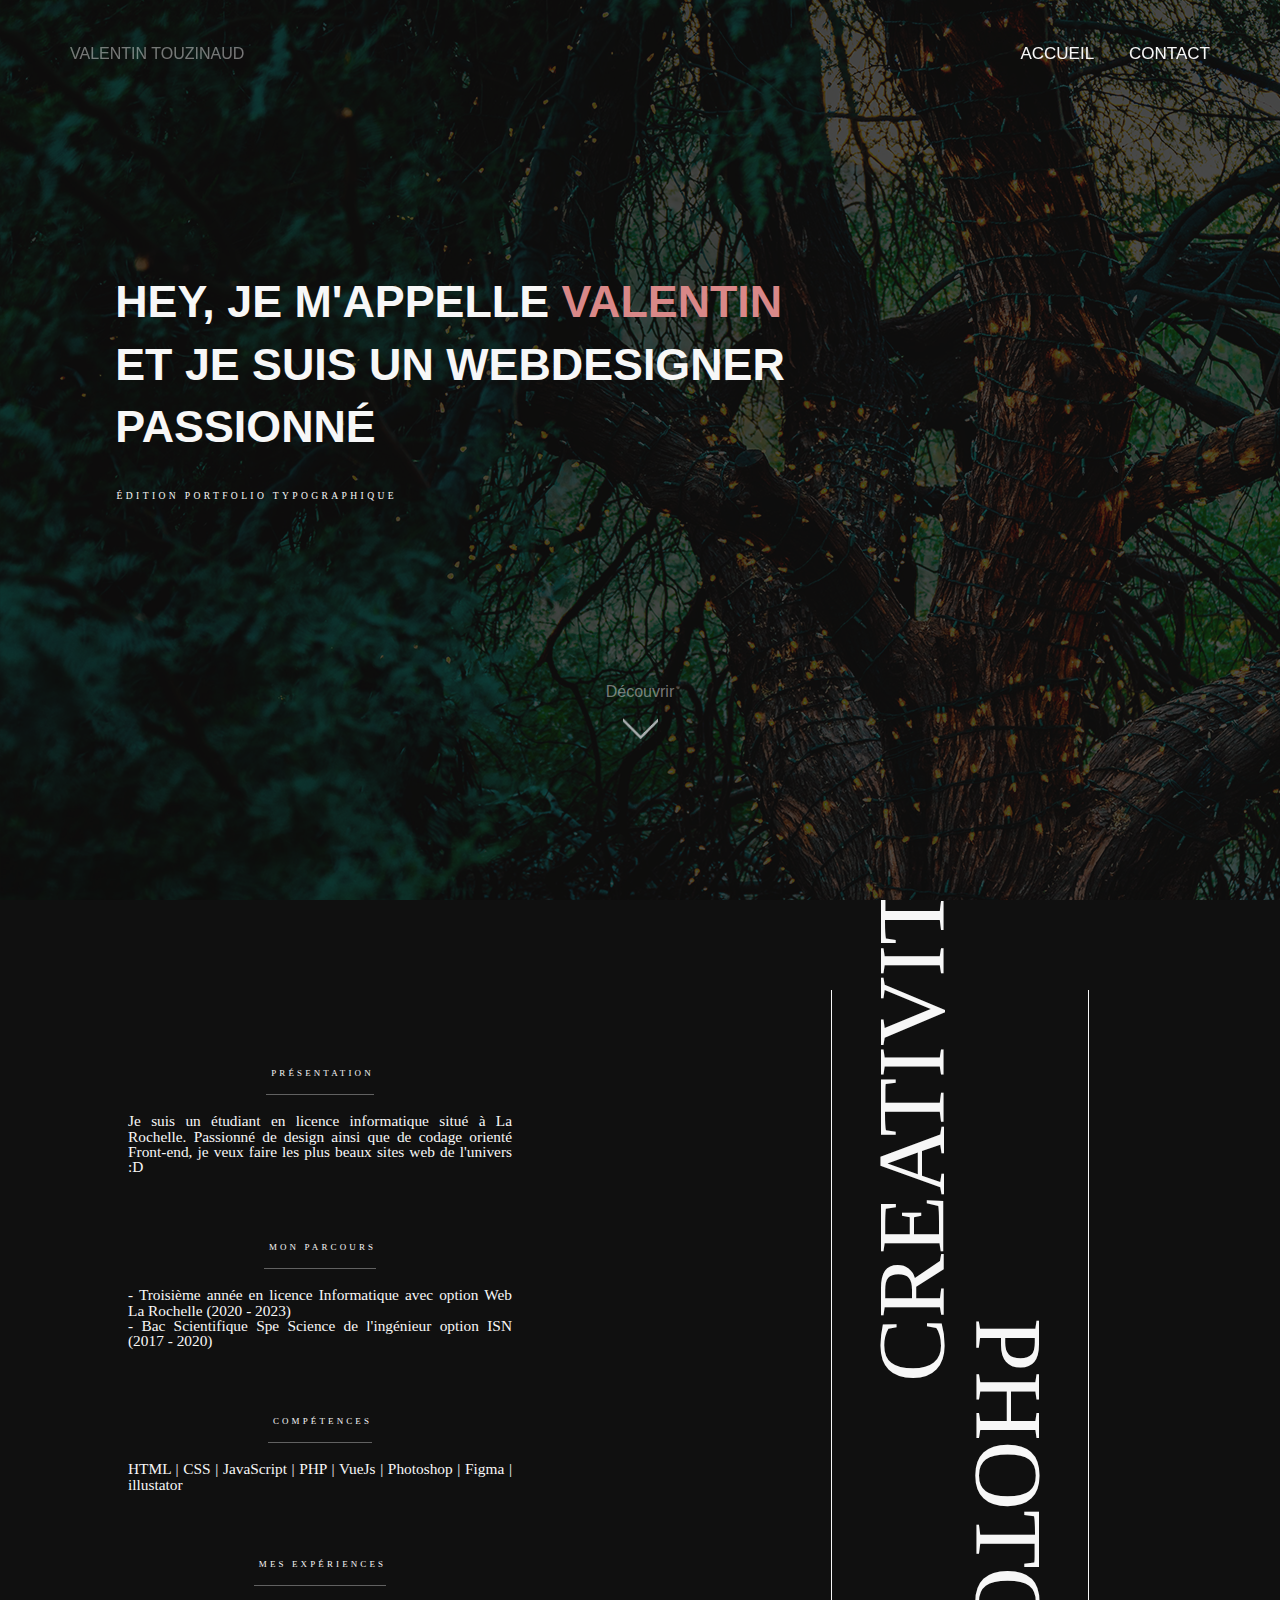
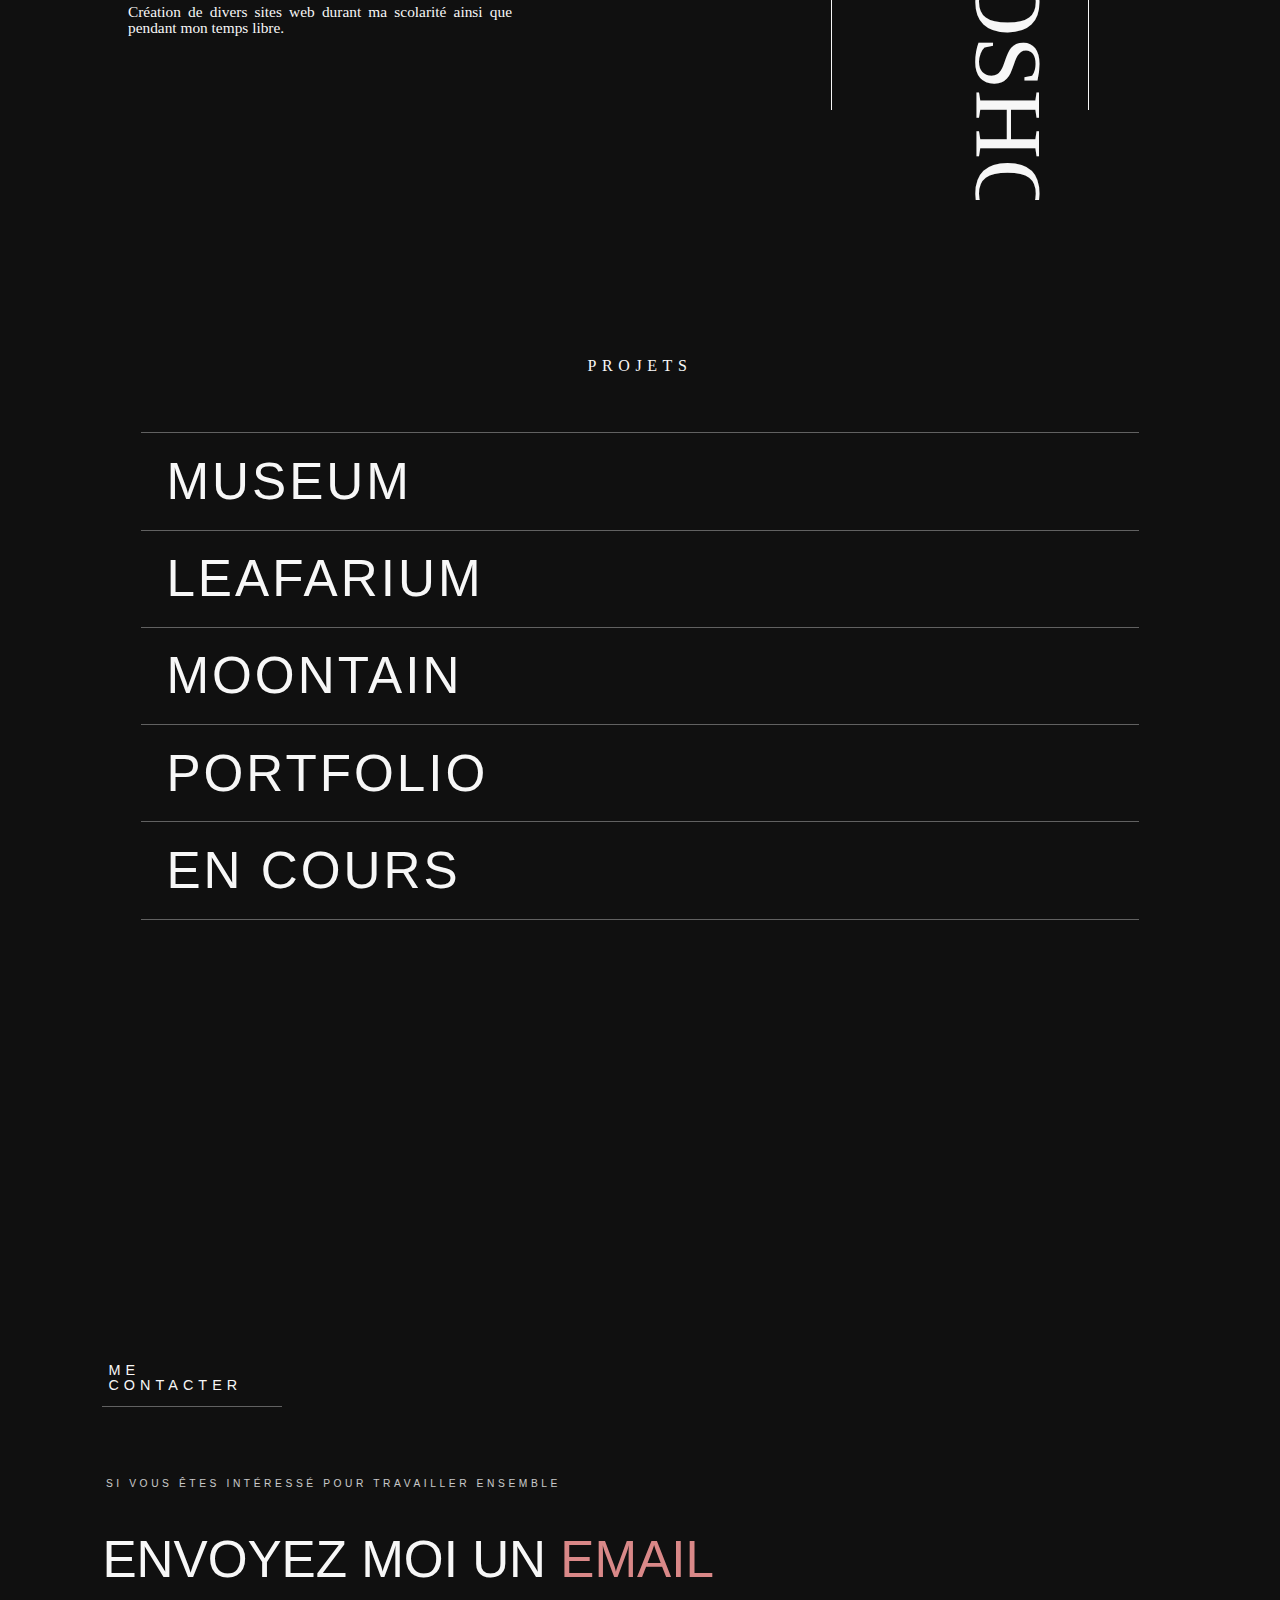
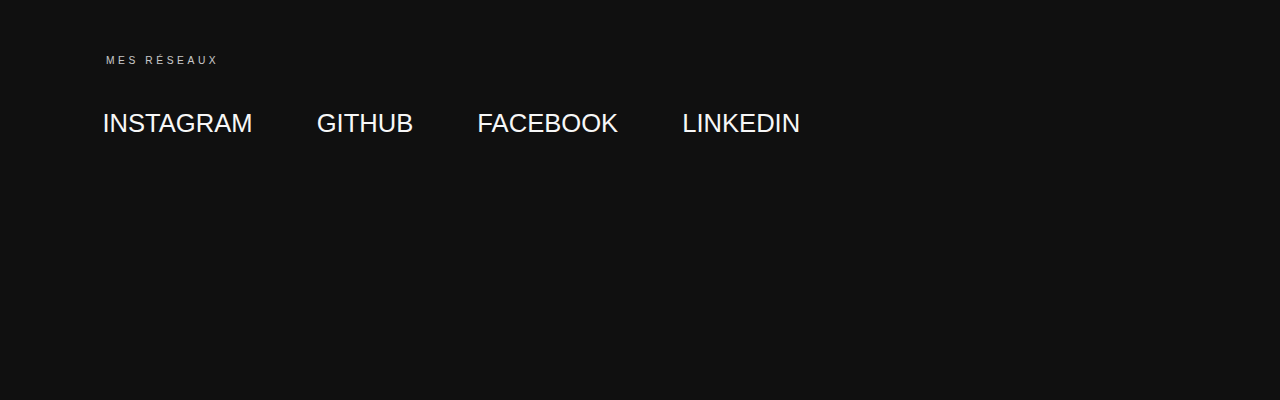
==== Portfolio/index.html @ 23c2c00a "Add files via upload" ====
<!doctype html>
<html lang="en">
    <head>
        <meta charset="utf-8">
        <meta name="viewport" content="width=device-width, initial-scale=1">
        <title> Portfolio </title>
        <link rel="stylesheet" href="inc/style.css">
        <link rel="stylesheet" href="inc/reset.css">
        <!-- Font Inter  -->
        <link rel="preconnect" href="https://rsms.me/">
        <link rel="stylesheet" href="https://rsms.me/inter/inter.css">
    </head>
    <body>
        <!-- navbar -->
        <header>
            <nav class="navbar">
                <p> VALENTIN TOUZINAUD </p>
                <ul>
                    <li>
                        <a href="#presentation"> ACCUEIL </a>
                    </li>
                    <li>
                        <a href="#contactScroll"> CONTACT </a>
                    </li>
                </ul>
            </nav>
        </header>
        <!-- Page 1  -->
        <section class="presentation">
            <div class="bienvenue">
                <div class="hover">
                    <h1> HEY, JE M'APPELLE <span class="name">VALENTIN</span> ET JE SUIS UN WEBDESIGNER PASSIONNÉ </h1>
                    <img class="person-img" src="img/hugo.JPEG" alt="imgpresentation"/>
                </div>
                <h2> ÉDITION PORTFOLIO TYPOGRAPHIQUE</h2>
            </div>
            <div class="basDePage">
                <p> Découvrir </p>
                <img class="fleche" src="img/fleche.PNG" alt="fleche">
            </div>
        </section> 
        <!-- Page 2  -->
        <section class="skills">
            <div class="zoneTexte">
                <div class="partieTexte">
                    <div class="titre">
                        <h2>PRÉSENTATION</h2>
                        <div class="espacement"></div>
                    </div>
                    <p> Je suis un étudiant en licence informatique situé à La Rochelle. Passionné de design ainsi que de codage orienté Front-end, je veux faire les plus beaux sites web de l'univers :D</p>
                </div>
                <div class="partieTexte">
                    <div class="titre">
                        <h2>MON PARCOURS</h2>
                        <div class="espacement"></div>
                    </div>
                    <p>- Troisième année en licence Informatique avec option Web La Rochelle (2020 - 2023)</p>
                    <p>- Bac Scientifique Spe Science de l'ingénieur option ISN (2017 - 2020)</p>
                </div>
                <div class="partieTexte">
                    <div class="titre">
                        <h2>COMPÉTENCES</h2>
                        <div class="espacement"></div>
                    </div>
                    <p>HTML | CSS | JavaScript | PHP | VueJs | Photoshop | Figma | illustator</p>
                </div>
                <div class="partieTexte">
                    <div class="titre">
                        <h2>MES EXPÉRIENCES</h2>
                        <div class="espacement"></div>
                    </div>
                    <p>Création de divers sites web durant ma scolarité ainsi que pendant mon temps libre.</p>
                </div> 
            </div>
            <div class="defilement">
                <div class="espacementVerticalDebut"></div>
                <div class="container">
                    <span class="txt"> CREATIVITE&nbsp;  DESIGN&nbsp;  AUTONOMIE&nbsp;  RIGUEUR&nbsp;  ORGANISE&nbsp;</span>
                    <span class="txt"> CREATIVITE&nbsp;  DESIGN&nbsp;  AUTONOMIE&nbsp;  RIGUEUR&nbsp;  ORGANISE&nbsp;</span>
                </div>
                <div class="container2">
                    <span class="txt2"> PHOTOSHOP&nbsp;  FIGMA&nbsp;  ILLUSTRATOR&nbsp;  <span class="couleurD">WORDPRESS SOON&nbsp;</span></span>
                    <span class="txt2"> PHOTOSHOP&nbsp;  FIGMA&nbsp;  ILLUSTRATOR&nbsp;  <span class="couleurD">WORDPRESS SOON&nbsp;</span></span>
                </div>
                <div class="espacementVerticalFin"></div>
            </div>
        </section>
        <!-- Page3   -->
        <section class="projets">
            <h2> PROJETS</h2>
            <div class="espacementProjet"> </div>
            <ul>
                <li>
                    <div class="hover">
                        <a href="page/museum.html"><span class="img1"> MUSEUM </span></a>
                        <img class="effet-img1" src="img/museum.png" alt="imageMuseum"/>
                    </div>
                    <div class="espacementProjet"> </div>
                </li>
                <li>
                    <div class="hover">
                        <a href="page/leafarium.html"><span class="img2"> LEAFARIUM </span></a>
                        <img class="effet-img2" src="img/leafarium.png" alt="imageLeafarium"/>
                    </div>
                    <div class="espacementProjet"> </div>
                </li>
                <li>
                    <div class="hover">
                        <a href="page/moontain.html"><span class="img3"> MOONTAIN </span></a>
                        <img class="effet-img3" src="img/moontain.png" alt="imageMoontain"/>
                    </div>
                    <div class="espacementProjet"> </div>
                </li>
                <li>
                    <div class="hover">
                        <a href="page/portfolio.html"><span class="img4"> PORTFOLIO </span></a>
                        <img class="effet-img4" src="img/portfolio.png" alt="imagePortfolio"/>
                    </div>
                    <div class="espacementProjet"> </div>
                </li>
                <li>
                    <div class="hover">
                        <a href=""> EN COURS </a>
                    </div>
                    <div class="espacementProjet"> </div>
                </li>
            </ul>
        </section>
        <!-- Page 4  -->
        <section class="contact">
            <div class="deplacement">
                <div class="soulignement">
                    <h2 id="contactScroll"> ME CONTACTER </h2>
                    <div class="espacement"></div>
                </div>
                <h3 class="texteContact"> SI VOUS ÊTES INTÉRESSÉ POUR TRAVAILLER ENSEMBLE </h3>
                <a href="mailto:valentin.touzinaud@gmail.com"><p> ENVOYEZ MOI UN<span class="email">&nbsp;EMAIL</span></p></a>
                <h3 class="texteContact"> MES RÉSEAUX </h3>
                <ul class="reseau">
                    <li>
                        <a href="https://www.instagram.com/_valentin_tznd_/?hl=fr"> INSTAGRAM </a>
                    </li>
                    <li>
                        <a href="https://github.com/ValentinTouzinaud"> GITHUB </a>
                    </li>
                    <li>
                        <a href="https://www.facebook.com/valentin.touzinaud"> FACEBOOK </a>
                    </li>
                    <li>
                        <a href="https://www.linkedin.com/in/valentin-touzinaud-55255724b/"> LINKEDIN </a>
                    </li>
                </ul>
            </div>
        </section>
        <script src="js/app.js"></script>
    </body>
</html>
---- Portfolio/inc/style.css ----
:after, :before {
    box-sizing: border-box;
}

/* Font Inter */
:root { 
    font-family: 'Inter', sans-serif; 
}

@supports (font-variation-settings : normal) {
    :root { 
        font-family: 'Inter var', sans-serif; 
    }
}

/* scroll-behavior: smooth; permet d'avoir un défilement smooth vers un point B */
html {
    font-size: 62.5%;
    scroll-behavior: smooth;
}

body {
    font-size: 1.4rem;
    color: #F7F7F7;
    background-color:#101010;
}

/* retire la scrollbar mais garde la fonction scroll */
body::-webkit-scrollbar {
    display: none;
}


/* Navbar */
.navbar{
    font-family: 'Inter' sans-serif;
    position: fixed;
    margin: 0;
    padding: 0;
    top: 0;
    width: 100%;
    display: flex;
    justify-content: space-between;
    align-items: center;
    padding-top: 5vh;
    z-index: 10;
}

.navbar p{
    color: rgba(247, 247, 247, 0.45);
    margin-left: 70px;
}

.navbar ul {
    display: flex;
    margin-right: 70px;
}

.navbar a{
    text-decoration: none;
    color: #F7F7F7;
    font-size: 17px;
    margin-left: 35px;
}


/* Page 1 (Presentation) */
.presentation{
    width: 100vw;
    height: 100vh;
    left: 0px;
    top: 0px;
    background-image: url("../img/fondPresentation.png");
    overflow: hidden;
}

.presentation .bienvenue{
    margin-left: 9%;
    width: 55%;
    padding-top: 30vh;
    padding-bottom: 20vh;
}

.presentation h1{
    font-family: 'Inter' sans-serif;
    font-style: normal;
    font-weight: 600;
    font-size: 3.5vw;
    line-height: 140%;
}

.presentation h2{
    font-family: 'Inter';
    font-style: normal;
    font-weight: 300;
    font-size: 0.75vw;
    line-height: 16px;
    letter-spacing: 0.35em;
    margin-left: 0.2%;
    margin-top: 30px;
}

.presentation span{
    color: #D98888;
}

.presentation .hover img{
    position: absolute;
    opacity: 80%;
    width: 200px;
    display: none;
    pointer-events: none;
    z-index: 10;
}

.presentation .basDePage{
    display: flex;
    align-items: center;
    flex-direction: column;
    margin-left: 15vw;
    margin-right: 15vw;
    margin-bottom: 1vh;
}

.presentation p{
    color: rgba(247, 247, 247, 0.45);
}

.presentation .fleche{
    width: 35px;
    margin-top: 2vh;
}

/* FIn de la Page 1*/

/* Page 2 (Skills) */
.skills{
    width: 100vw;
    height: 100vh;
    font-family: 'Inter';
    font-style: normal;
    display: flex;
    align-items: center;
    overflow: hidden;
}

.zoneTexte{
    width: 50%;
    height: 100%;
    display: flex;
    flex-direction: column;
    justify-content: center;
}


.partieTexte{ 
    margin-top: 5%;
    margin-bottom: 5%;
    margin-left: 20%;
    margin-right: 20%;
    display: flex;
    flex-direction: column;
    align-items: center;
}

.skills .titre{
    max-width: 200px;
}


.skills h2{
    font-weight: 300;
    font-size: 0.7vw;
    line-height: 16px;
    letter-spacing: 0.35em;
    margin-left: 5px;
}

.espacement{
    margin: 1.5vh 0px;
    margin-bottom: 2vh;
    height: 1px;
    background-color: #616161;
}

.skills p{
    font-weight: 400;
    font-size: 1.2vw;
    line-height: auto;
    text-align: justify;
}

.defilement{
    width: 50%;
    height: 100vh;
    display: flex;
    justify-content: center;
    align-items: center;
}

.espacementVerticalDebut{
    width: 1px;
    height: 80%;
    background-color: #F7F7F7;
    margin-right: 3em;
}

.espacementVerticalFin{
    width: 1px;
    height: 80%;
    background-color: #F7F7F7;
    margin-left: 3em;
}

.container {
    display: flex;
    width: 10%;
    transform: rotate(-90deg);
    margin-right: 1em;
}

.txt{
    white-space: nowrap;
    font-size: 6em;
    font-weight: 300;
    animation: scrollTxt 50s linear infinite;
}

@keyframes scrollTxt {
    0%{
      transform: translate(-120%, 0);
    }
    100% {
      transform: translate(-20%, 0);
    }
}

.container2 {
    display: flex;
    width: 10%;
    transform: rotate(90deg);
    margin-left: 1em;
}

.txt2 {
    white-space: nowrap;
    font-size: 6em;
    font-weight: 300;
    animation: scrollTxt2 50s linear infinite;
  }


@keyframes scrollTxt2 {
    0%{
      transform: translate(-118%, 0);
    }
    100% {
      transform: translate(-18%, 0);
    }
}

.skills .couleurD{
    color:#D98888;
}
/* Fin de la Page 2 (skills) */


/* Début de la page 3*/
.projets{
    width: 100vw;
    height: 100vh;
    font-family: 'Inter' sans-serif;
    display: flex;
    justify-content: center;
    flex-direction: column;
}

.espacementProjet{
    height: 1px;
    background-color: #616161;
    margin-top: 2.5vh;
    margin-bottom: 2.5vh;
    margin-left: 11vw;
    margin-right: 11vw;

}

.projets h2{
    margin-bottom: 4vh;
    font-family: 'Inter';
    font-style: normal;
    font-weight: 350;
    font-size: 1em;
    line-height: 16px;
    letter-spacing: 0.35em;
    text-align: center;
}

.projets .hover{
    transition: transform 0.3s;
    margin-left: 13%;
}

.projets .hover:hover{
    transform: translateX(1.5%) translateZ(0px);
}

.projets a{
    font-size: 4vw;
    letter-spacing: 3px;
    text-decoration: none;
    color: #F7F7F7;
}

.hover img{
    position: absolute;
    opacity: 100%;
    width: 400px;
    display: none;
    pointer-events: none;
    z-index: 10;
}
/* Fin de la Page 3 */


/* Début de la Page 4 */
.contact{
    width: 100vw;
    height: 100vh;
    font-family: 'Inter' sans-serif;
    display: flex;
    justify-content: center;
    flex-direction: column;
}

.contact .deplacement{
    margin-left: 8%;
}

.contact .soulignement{
    max-width: 180px;
    margin-bottom: 8vh;
}

.contact h2{
    margin-left: 6px;
    font-weight: 350;
    font-size: 0.9em;
    letter-spacing: 0.35em;
}

.contact h3{
    margin-left: 0.3%;
    font-size: 0.8vw;
    letter-spacing: 0.35em;
    opacity: 0.8;
}

.contact p{
    font-size: 4vw;
    margin-top: 5vh;
    margin-bottom: 5vh;
}

.contact .email{
    color: #D98888;
}

.reseau{
    display: flex;
    margin-top: 5vh;
}

.contact a{
    font-size: 2vw;
    text-decoration: none;
    color: #F7F7F7;
    margin-right: 5vw;
}
/* Fin de la Page 4*/





/* Commun des pages Detail */
.swipe{
    padding-top: 43vh;
}

.swipe h1{
    font-weight: 500;
    font-size: 4vw;
    letter-spacing: 0.14em;
}

.swipe h2{
    margin-top: 4vh;
    font-weight: 300;
    font-size: 0.8vw;
    letter-spacing: 0.34em;
}

.texteExplorer{
    margin-top: 33vh;
    margin-bottom: 1vh;
    color: rgba(247, 247, 247, 0.45);

}


.explication{
    width: 100vw;
    height: 100vh;
    font-family: 'Inter' sans-serif;
    display: flex;
    align-items: center;
}

.explication .texteExplication{
    margin-left: 8%;
    margin-right: 8%;
}

.explication h2{
    font-size: 1.7vw;
    color: #D98888;
}

.explication h3{
    font-size: 1.5vw;
    margin-top: 10vh;
}

.explication p{
    text-align: justify;
    font-weight: 400;
    font-size: 1.1vw;
    line-height: auto;
    color: rgba(247, 247, 247, 0.45);
    margin-top: 2vh;
}

.images{
    text-align: center;
}

.images figure img{
    margin-bottom: 15vh;
    width: 80%;
}

.images .boutonGithub{
    padding: 1em;
    text-align: center;
    letter-spacing: 0.35em;
    font-size: 1.2em;
    text-decoration: none;
    color: #F7F7F7;
    border: 1px solid;
    border-radius: 50px;
}
/* Fin Commun des pages Detail */


/* Debut page Museum (detail) */
.museum{
    width: 100vw;
    height: 100vh;
    left: 0px;
    top: 0px;
    font-family: 'Inter' sans-serif;
    background-image: url("../img/museum.png");
    text-align: center;
}

/* Debut page Leafarium (detail) */
.leafarium{
    width: 100vw;
    height: 100vh;
    left: 0px;
    top: 0px;
    font-family: 'Inter' sans-serif;
    background-image: url("../img/leafarium.png");
    text-align: center;
}


/* Debut page Moontain (detail) */
.moontain{
    width: 100vw;
    height: 100vh;
    left: 0px;
    top: 0px;
    font-family: 'Inter' sans-serif;
    background-image: url("../img/moontain.png");
    text-align: center;
}


/* Debut page Portfolio (detail) */
.portfolio{
    width: 100vw;
    height: 100vh;
    left: 0px;
    top: 0px;
    font-family: 'Inter' sans-serif;
    background-image: url("../img/portfolio.png");
    text-align: center;
}


/* Format Telephone */
@media screen and (max-width: 900px){

    /* Navbar */ 
    .navbar p{
        margin-left: 5%;
        font-size: 0.8em;
    }
    
    .navbar ul {
        display: flex;
        margin-right: 9%;
    }
    .navbar li{
        margin-right: 15%;
    }
    
    .navbar a{
        font-size: 0.8em;
        margin-left: 0%;
    }
    /* Fin de la navbar */

    /* Page 1 */
    .presentation .bienvenue{
        padding-top: 26vh;
        width: 80%;
    }

    .presentation h1 {
        width: 80vw;
        font-size: 2.5em;
    }

    .presentation h2{
        font-size: 0.7em;
        letter-spacing: 0.25em;
    }
    .presentation img{
        width: 50px;
    }
    /* Fin de la Page 1 */


    /* Debut page 2 */
    .skills{
        flex-direction: column;
        align-items: center;
    }

    .zoneTexte{
        width: 100%;
        height: 100%;
        padding-top: 7vh;
    }
    .partieTexte{ 
        margin-left: 10%;
        margin-right: 10%;
    }
    
    .skills .titre{
        max-width: 50vw;
    }
    
    
    .skills h2{
        font-size: 0.7em;
        line-height: 16px;
    }
    
    .skills p{
        font-size: 3vw;
        line-height: auto;
        text-align: justify;
    }


    .defilement{
        height: 100%;
        width: 100%;
        flex-direction: column;
    }

    .espacementVerticalDebut{
        width: 80%;
        height: 1px;
        background-color: #F7F7F7;
        margin-bottom: 6vh;
        margin-left: 5.4vh;
    }
    
    .espacementVerticalFin{
        width: 80%;
        height: 1px;
        background-color: #F7F7F7;
        margin-right: 5.4vh;
    }

    .container {
        width: 100%;
        transform: translateY(-50%);
    }
    
    .txt{
        font-size: 3em;
        
    }
    
    @keyframes scrollTxt {
        0%{
          transform: translate(-100%, 0);
        }
        100% {
          transform: translate(0%, 0);
        }
    }

    .container2 {
        width: 100%;
        transform: translateY(-50%);
    }
    
    .txt2 {
        font-size: 3em;
      }
    
    @keyframes scrollTxt2 {
        0%{
          transform: translate(-15%, 0);
        }
        100% {
          transform: translate(-118%, 0);
        }
    }
    /* Fin de la Page 2 */


    /* Debut page 3 */
    .projets h2{
        letter-spacing: 0.25em;
    }

    .espacementProjet{
        margin-top: 3vh;
        margin-bottom: 3vh;
    }

    .projets a{
        font-size: 2.3em;
        letter-spacing: 3px;
    }
    
    .projets .lettre{
        font-size: 0.3em;
    }
    
    .hover img{
        width: 200px;
    }
    /* Fin de la Page 3 */


    /* Debut page 4 */
    .contact h3{
        font-size: 0.7em;
        letter-spacing: 0.25em;
        opacity: 0.8;
    
    }
    
    .contact p{
        font-size: 2.5em;
        margin-top: 8vh;
        margin-bottom: 8vh;
    }
    
    .reseau{
        display: flex;
        flex-direction: column;
        margin-top: 5vh;
    }
    
    .contact a{
        font-size: 1em;
        text-decoration: none;
        color: #F7F7F7;
    }
    
    .contact li{
        margin-bottom: 2vh;
    }
    /* Fin de la Page 4 */


    /* Debut page Detail Commun */
    .swipe{
        padding-top: 43vh;
    }
    
    .swipe h1{
        font-weight: 600;
        font-size: 3em;
    }
    
    .swipe h2{
        margin-top: 4vh;
        font-weight: 300;
        font-size: 0.8em;
    }
    
    .texteExplorer{
        margin-top: 35vh;
        color: rgba(247, 247, 247, 0.45);
    
    }
    
    .explication h2{
        font-size: 1.7em;
    }
    
    .explication h3{
        margin-top: 5vh;
        font-size: 1em;
    }
    
    .explication p{
        font-size: 0.8em;
        color: rgba(247, 247, 247, 0.45);
    }
    /* Fin page Commun */
}
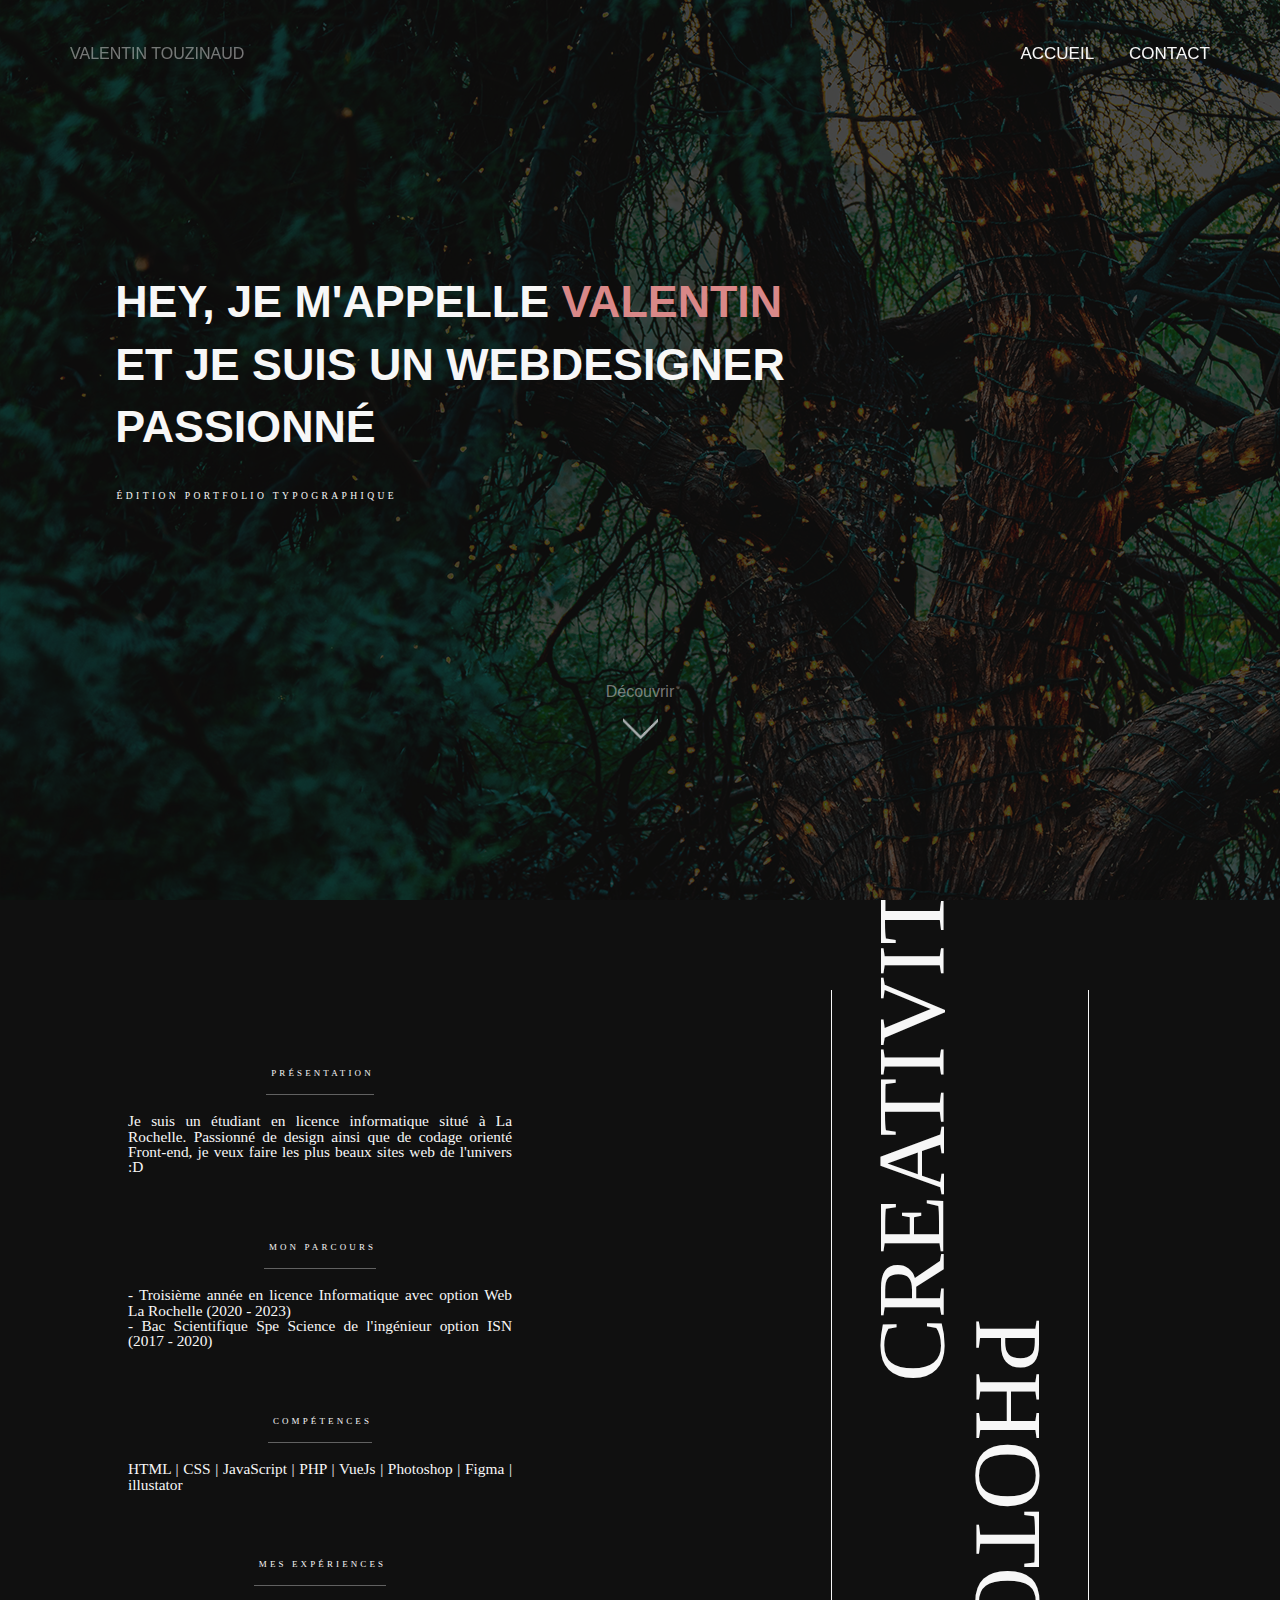
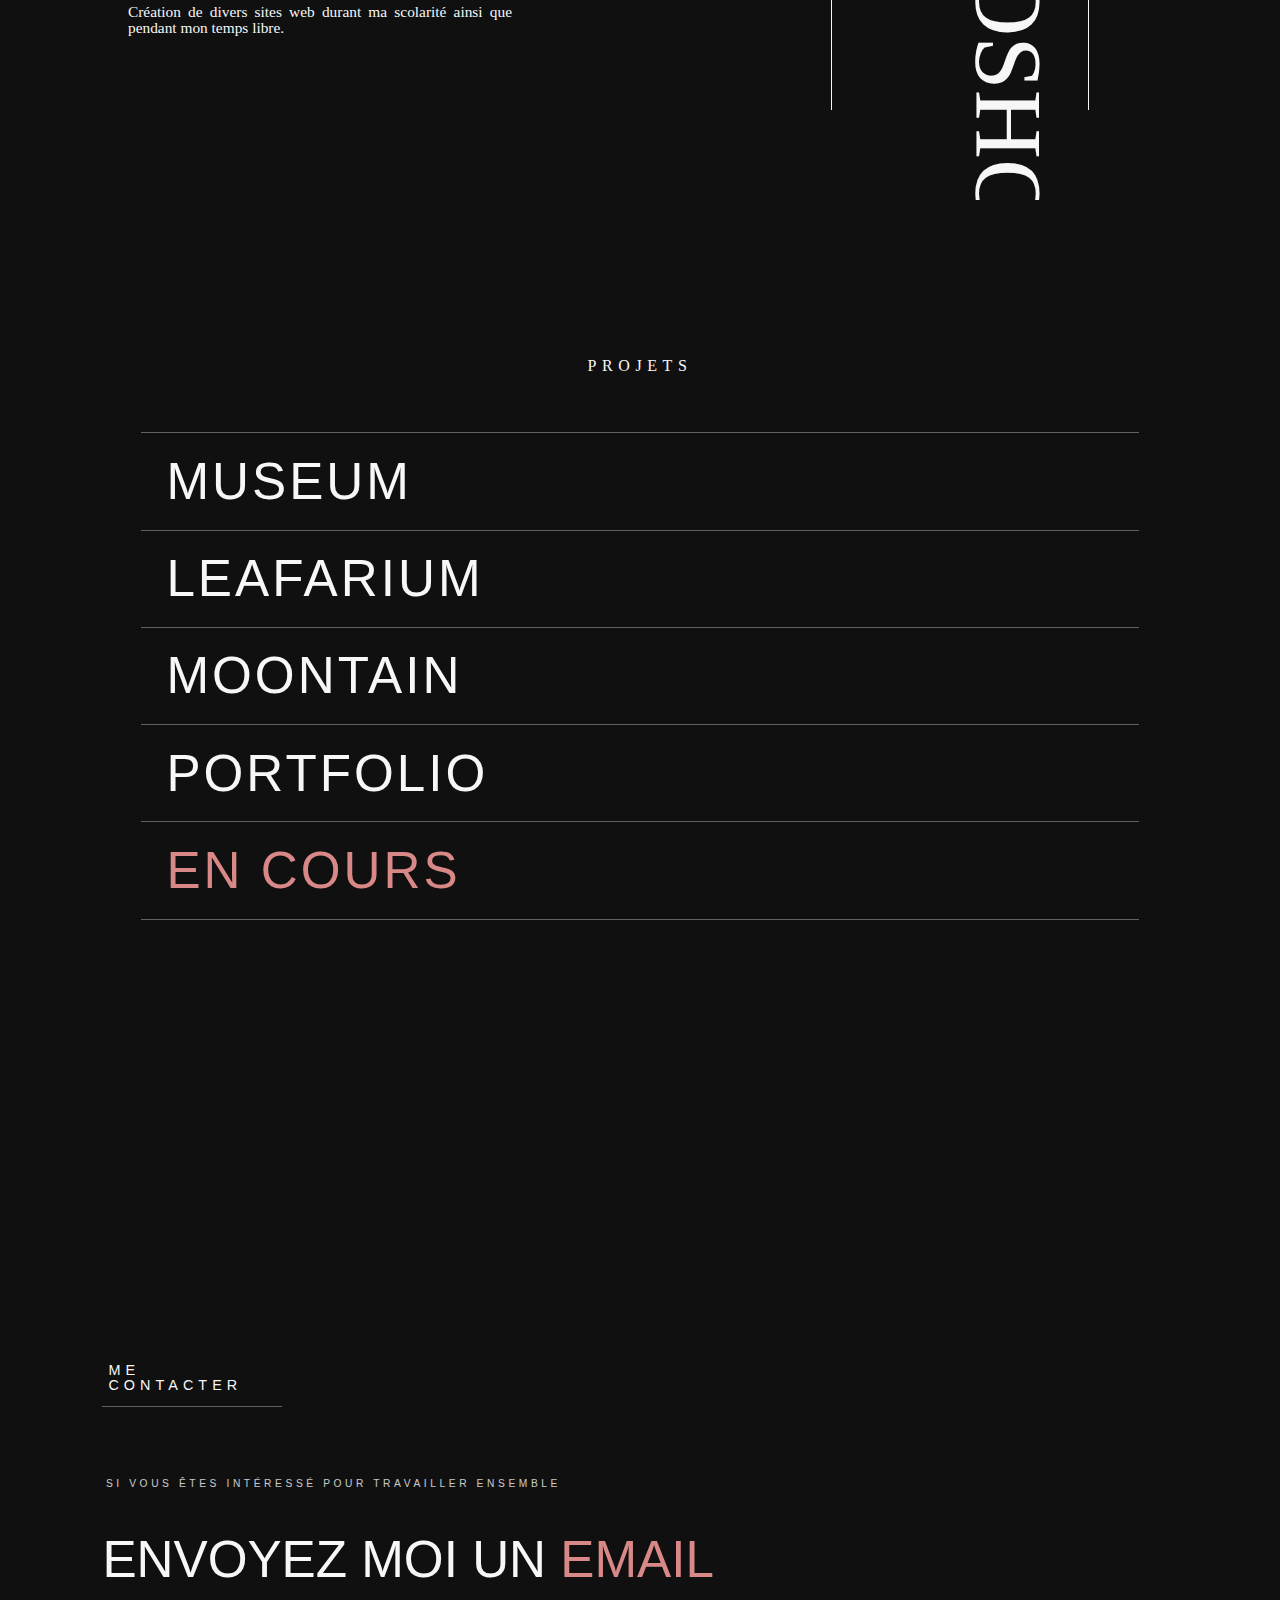
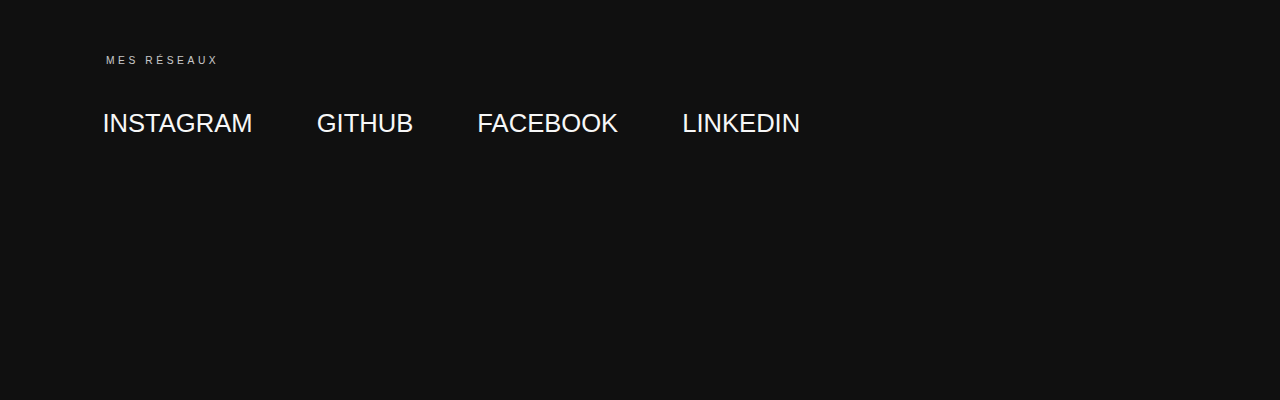
==== commit 0d81e668: "Add files via upload" ====
--- a/Portfolio/index.html
+++ b/Portfolio/index.html
@@ -120,7 +120,7 @@
                 </li>
                 <li>
                     <div class="hover">
-                        <a href=""> EN COURS </a>
+                        <a href="" id="projetEncours"> EN COURS </a>
                     </div>
                     <div class="espacementProjet"> </div>
                 </li>
--- a/Portfolio/inc/style.css
+++ b/Portfolio/inc/style.css
@@ -320,6 +320,10 @@
     pointer-events: none;
     z-index: 10;
 }
+
+#projetEncours{
+    color: #D98888;
+}
 /* Fin de la Page 3 */
 
 
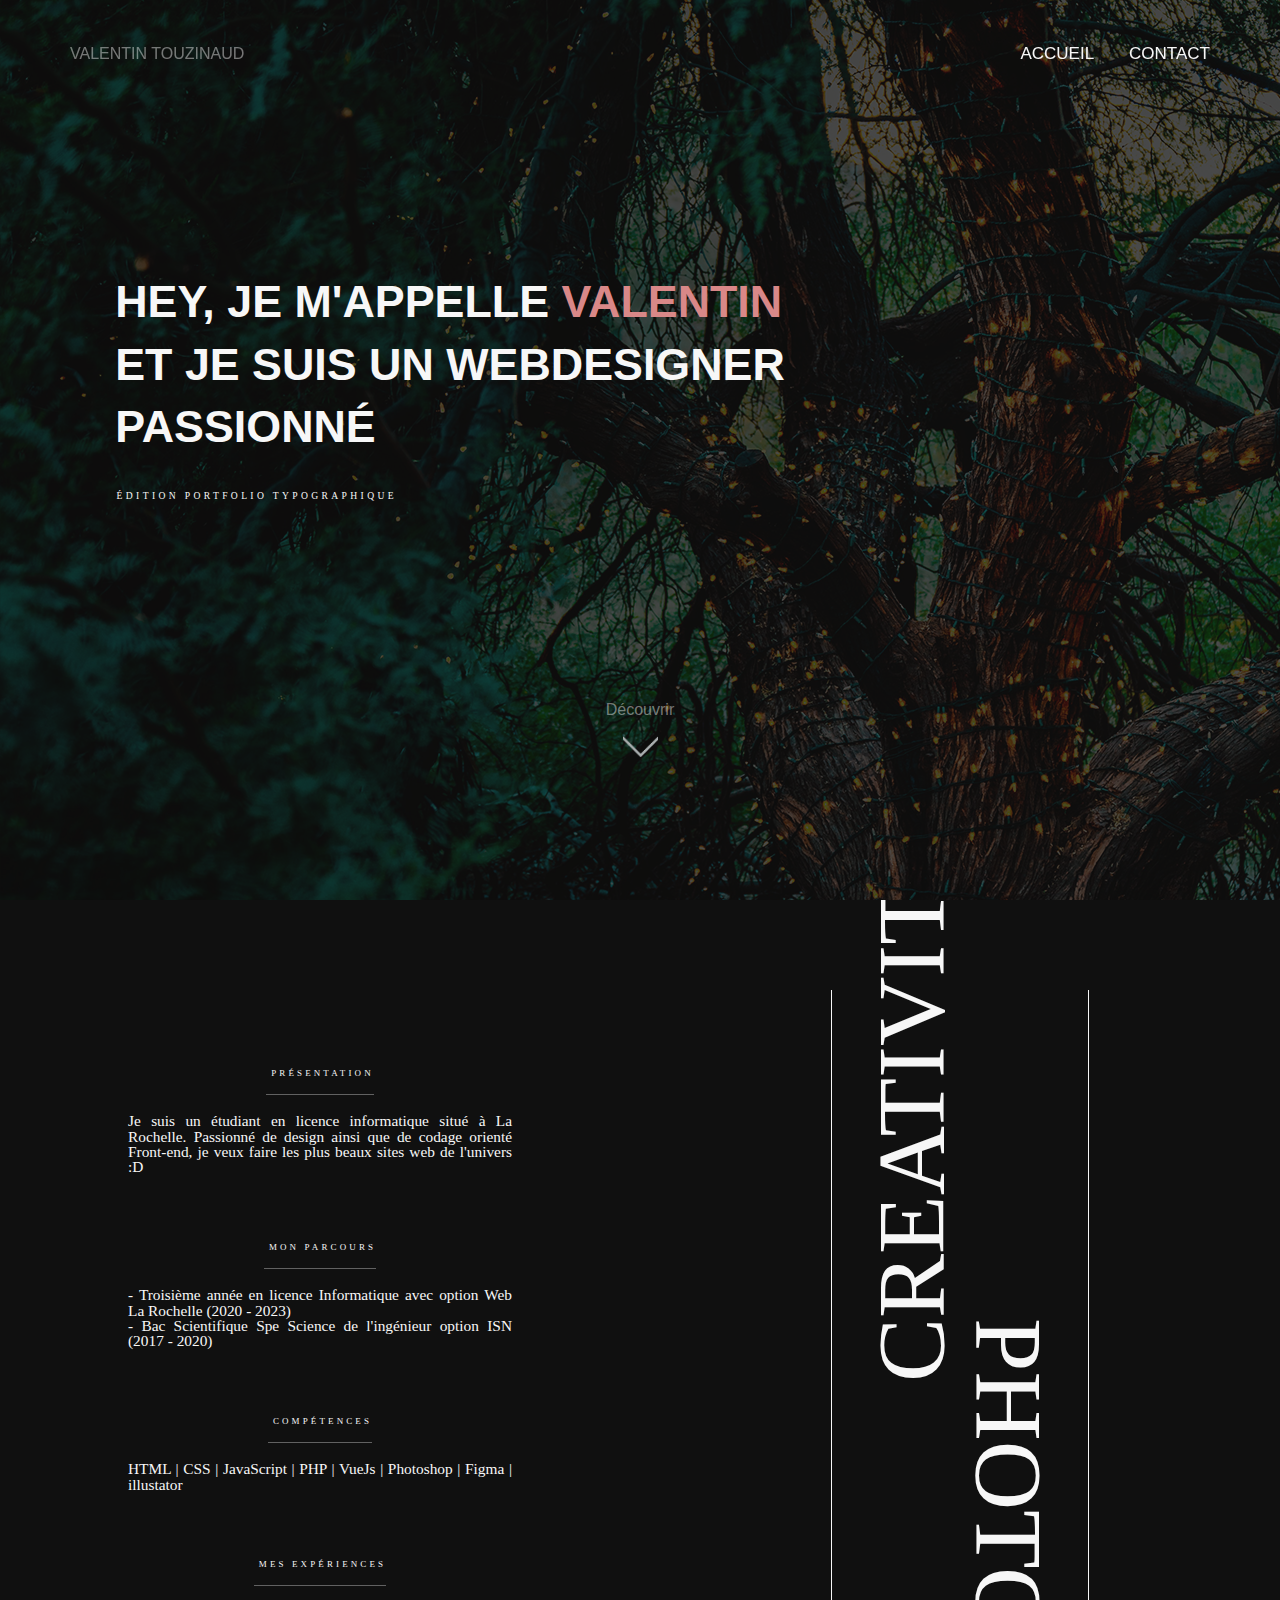
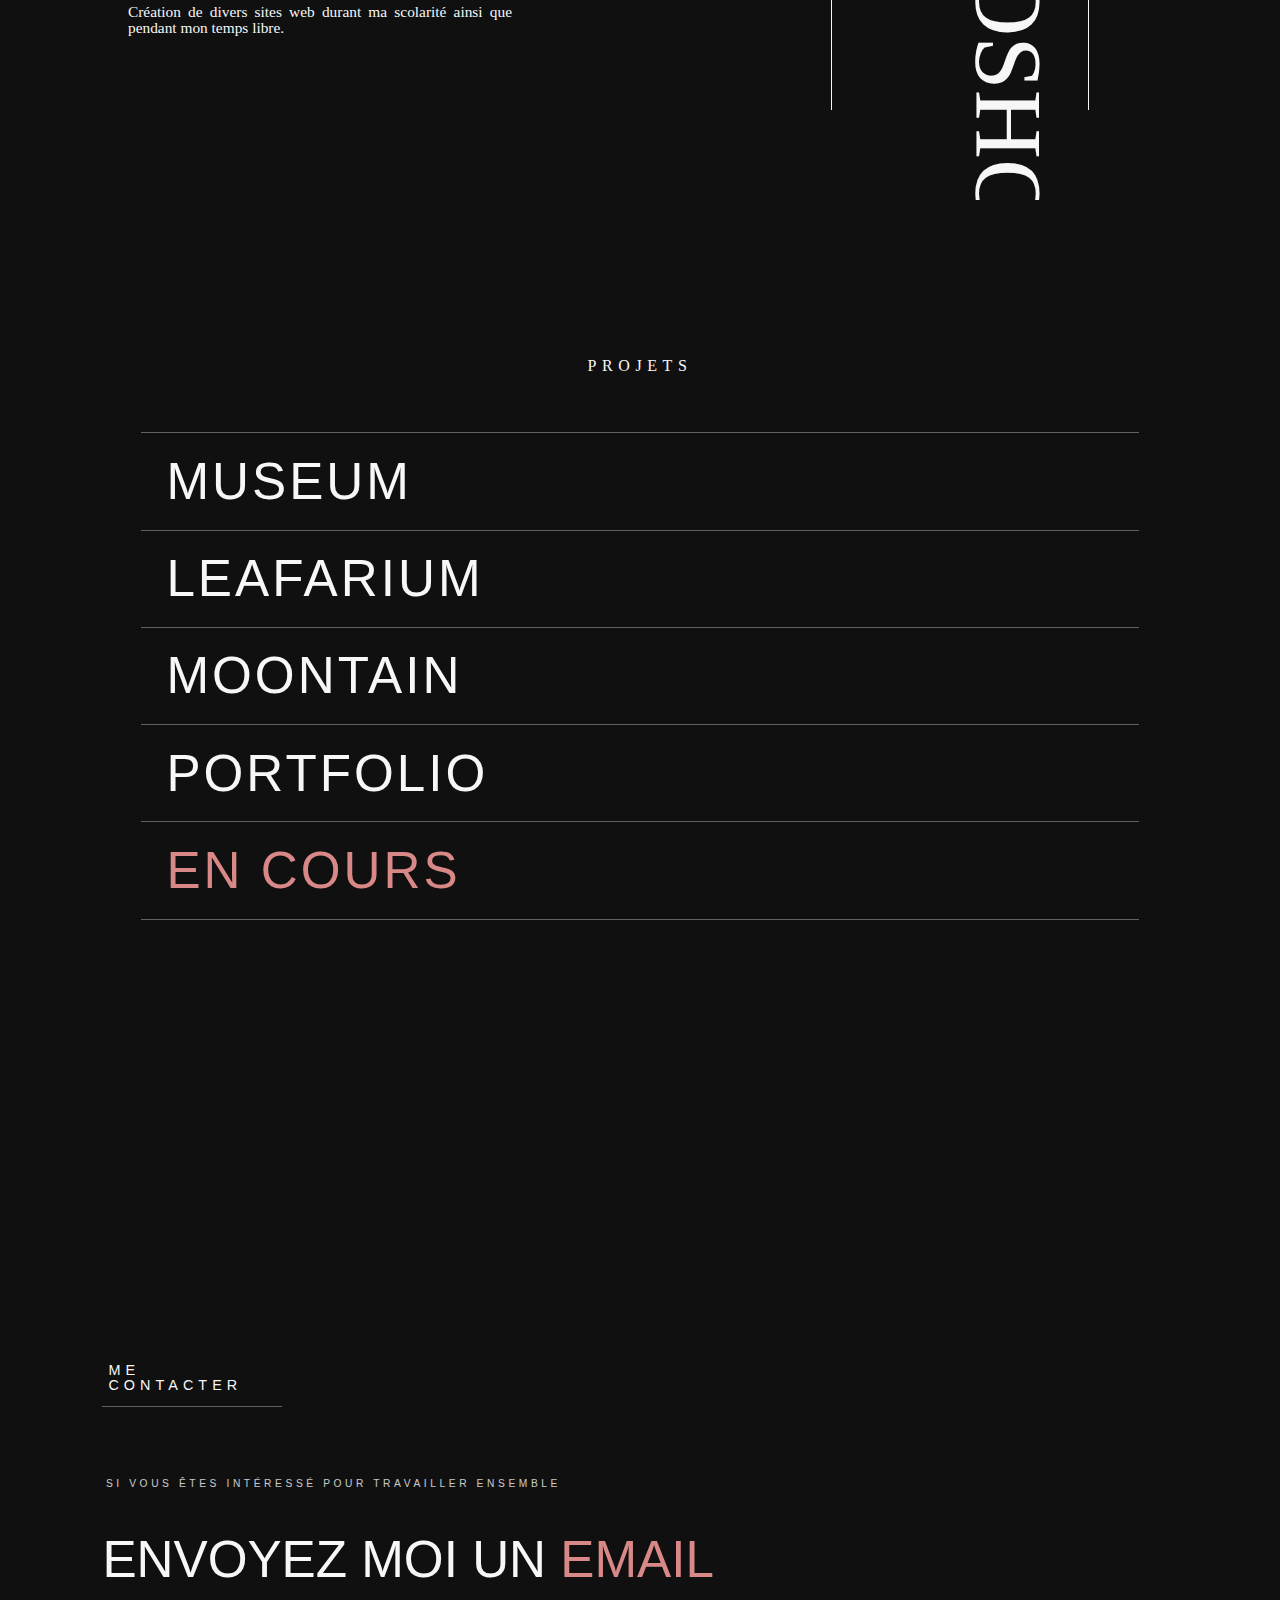
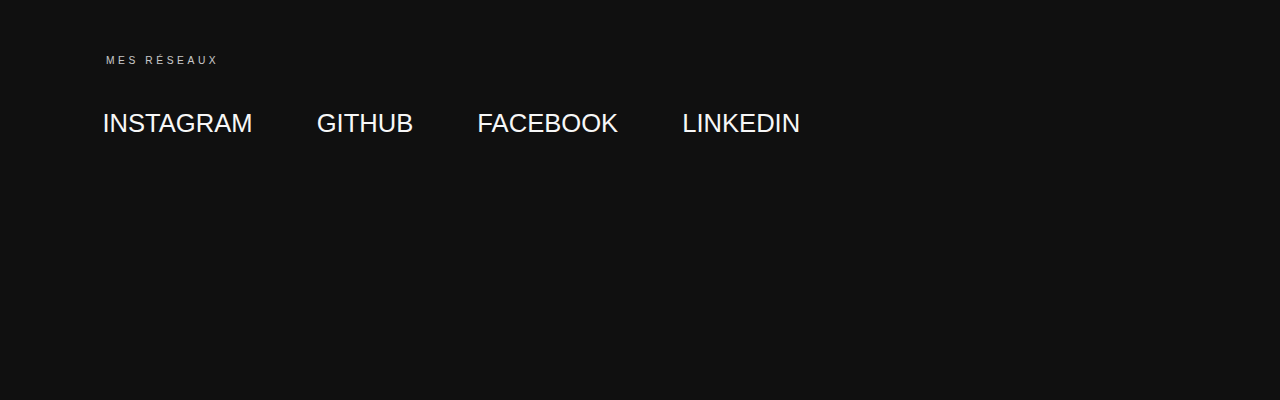
==== commit 54286ac9: "Add files via upload" ====
--- a/Portfolio/index.html
+++ b/Portfolio/index.html
@@ -30,7 +30,7 @@
             <div class="bienvenue">
                 <div class="hover">
                     <h1> HEY, JE M'APPELLE <span class="name">VALENTIN</span> ET JE SUIS UN WEBDESIGNER PASSIONNÉ </h1>
-                    <img class="person-img" src="img/hugo.JPEG" alt="imgpresentation"/>
+                    <img class="person-img" src="img/moi.png" alt="imgpresentation"/>
                 </div>
                 <h2> ÉDITION PORTFOLIO TYPOGRAPHIQUE</h2>
             </div>
--- a/Portfolio/inc/style.css
+++ b/Portfolio/inc/style.css
@@ -78,7 +78,7 @@
     margin-left: 9%;
     width: 55%;
     padding-top: 30vh;
-    padding-bottom: 20vh;
+    padding-bottom: 22vh;
 }
 
 .presentation h1{
@@ -108,6 +108,7 @@
     position: absolute;
     opacity: 80%;
     width: 200px;
+    border-radius: 2px;
     display: none;
     pointer-events: none;
     z-index: 10;
@@ -117,8 +118,6 @@
     display: flex;
     align-items: center;
     flex-direction: column;
-    margin-left: 15vw;
-    margin-right: 15vw;
     margin-bottom: 1vh;
 }
 
@@ -383,10 +382,6 @@
 }
 /* Fin de la Page 4*/
 
-
-
-
-
 /* Commun des pages Detail */
 .swipe{
     padding-top: 43vh;
@@ -411,7 +406,6 @@
     color: rgba(247, 247, 247, 0.45);
 
 }
-
 
 .explication{
     width: 100vw;
@@ -489,7 +483,6 @@
     text-align: center;
 }
 
-
 /* Debut page Moontain (detail) */
 .moontain{
     width: 100vw;
@@ -514,8 +507,8 @@
 }
 
 
-/* Format Telephone */
-@media screen and (max-width: 900px){
+/* Format Tablette */
+@media screen and (max-width: 1000px){
 
     /* Navbar */ 
     .navbar p{
@@ -539,7 +532,7 @@
 
     /* Page 1 */
     .presentation .bienvenue{
-        padding-top: 26vh;
+        padding-top: 32vh;
         width: 80%;
     }
 
@@ -552,11 +545,15 @@
         font-size: 0.7em;
         letter-spacing: 0.25em;
     }
-    .presentation img{
-        width: 50px;
+
+    .presentation .basDePage{
+        margin-bottom: 1vh;
+    }
+
+    .presentation p{
+        font-size: 0.8em;
     }
     /* Fin de la Page 1 */
-
 
     /* Debut page 2 */
     .skills{
@@ -572,12 +569,13 @@
     .partieTexte{ 
         margin-left: 10%;
         margin-right: 10%;
+        margin-bottom: 2.5%;
+        margin-top: 2.5%;
     }
     
     .skills .titre{
         max-width: 50vw;
     }
-    
     
     .skills h2{
         font-size: 0.7em;
@@ -585,9 +583,9 @@
     }
     
     .skills p{
-        font-size: 3vw;
+        font-size: 0.8em;
         line-height: auto;
-        text-align: justify;
+        text-align: center;
     }
 
 
@@ -602,14 +600,15 @@
         height: 1px;
         background-color: #F7F7F7;
         margin-bottom: 6vh;
-        margin-left: 5.4vh;
+        margin-left: 7vh;
     }
     
     .espacementVerticalFin{
         width: 80%;
         height: 1px;
         background-color: #F7F7F7;
-        margin-right: 5.4vh;
+        margin-right: 7vh;
+        margin-top: -1.5vh;
     }
 
     .container {
@@ -650,7 +649,6 @@
     }
     /* Fin de la Page 2 */
 
-
     /* Debut page 3 */
     .projets h2{
         letter-spacing: 0.25em;
@@ -715,19 +713,18 @@
     
     .swipe h1{
         font-weight: 600;
-        font-size: 3em;
+        font-size: 2.5em;
     }
     
     .swipe h2{
         margin-top: 4vh;
         font-weight: 300;
-        font-size: 0.8em;
+        font-size: 0.6em;
     }
     
     .texteExplorer{
-        margin-top: 35vh;
+        margin-top: 31vh;
         color: rgba(247, 247, 247, 0.45);
-    
     }
     
     .explication h2{
@@ -743,5 +740,81 @@
         font-size: 0.8em;
         color: rgba(247, 247, 247, 0.45);
     }
+
+    .images .boutonGithub{
+        letter-spacing: 0.30em;
+        font-size: 1em;
+    }
     /* Fin page Commun */
-}+}
+
+@media screen and (max-width: 470px){
+
+    /* Navbar */ 
+    .navbar p{
+        font-size: 0.7em;
+    }
+    
+    .navbar a{
+        font-size: 0.7em;
+    }
+    /* Fin de la navbar */
+
+    /* Page 1 */
+    .presentation .bienvenue{
+        padding-top: 28vh;
+        padding-bottom: 19vh;
+        width: 80%;
+    }
+
+    .presentation h1 {
+        width: 80vw;
+        font-size: 9vw;
+    }
+
+    .presentation h2{
+        font-size: 2.8vw;
+        letter-spacing: 0.25em;
+    }
+
+    .presentation .basDePage{
+        margin-bottom: 1vh;
+    }
+
+    .presentation p{
+        font-size: 0.8em;
+    }
+    
+    .presentation .fleche{
+        width: 30px;
+    }
+    /* Fin de la Page 1 */
+
+    /* Debut page 2 */
+    .zoneTexte{
+        padding-top: 10vh;
+    }
+
+    .skills p{
+        font-size: 0.7em;
+        text-align: justify;
+    }
+
+    .espacementVerticalDebut{
+        margin-left: 7vh;
+    }
+    
+    .espacementVerticalFin{
+        margin-right: 7vh;
+        margin-top: -1.5vh;
+    }
+    /* Fin de la Page 2 */
+
+    /* Debut de la page Commun*/
+
+    .images figure img{
+        margin-bottom: 10vh;
+        width: 90%;
+    }
+    /* Fin de la Page Commun */
+}
